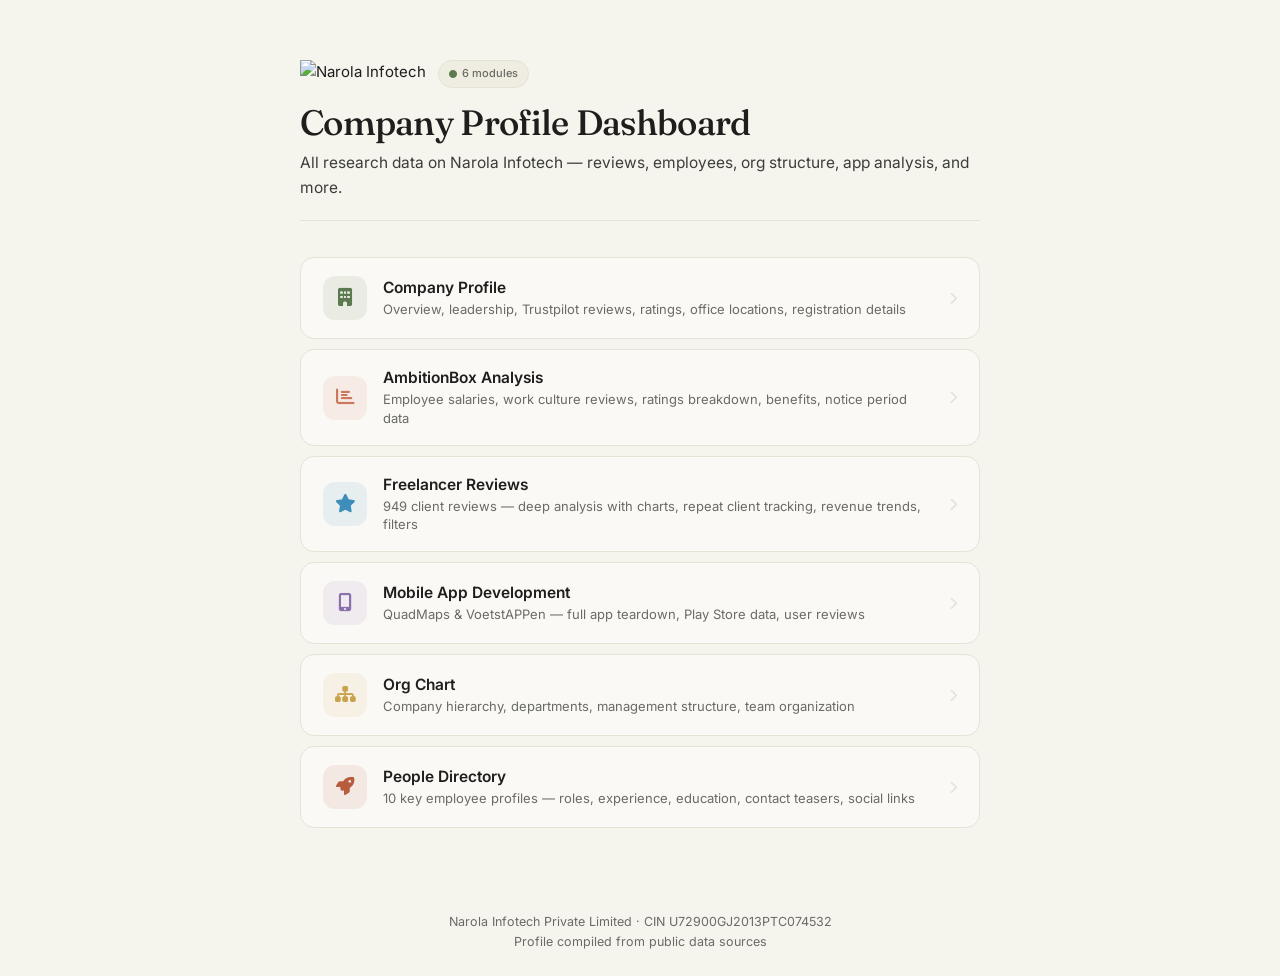
==== Suratech/index.html @ 7fc05334 "Add People Directory for Narola Infotech - Created index.html for the People Directory page with nav" ====
<!DOCTYPE html>
<html lang="en">

<head>
    <meta charset="UTF-8">
    <meta name="viewport" content="width=device-width, initial-scale=1.0">
    <title>Narola Infotech — Dashboard</title>
    <link rel="preconnect" href="https://fonts.googleapis.com">
    <link rel="preconnect" href="https://fonts.gstatic.com" crossorigin>
    <link
        href="https://fonts.googleapis.com/css2?family=Inter:wght@400;500;600;700&family=Fraunces:wght@400;500;600;700&display=swap"
        rel="stylesheet">
    <link rel="stylesheet" href="https://cdnjs.cloudflare.com/ajax/libs/font-awesome/6.5.1/css/all.min.css">
    <style>
        :root {
            --bg: #F5F4ED;
            --bg-card: #FAF9F5;
            --ink: #1F1E1D;
            --ink-soft: #3D3D3A;
            --muted: #6B6B66;
            --line: #E5E2D6;
            --accent: #CC785C;
            --accent-soft: #E8B4A0;
            --good: #5C7A4F;
            --warn: #B85C3E;
            --gold: #C9A24C;
            --tag-bg: #EFEDE2;
        }

        * {
            box-sizing: border-box;
            margin: 0;
            padding: 0;
        }

        html {
            scroll-behavior: smooth;
            -webkit-text-size-adjust: 100%;
        }

        body {
            font-family: 'Inter', -apple-system, BlinkMacSystemFont, sans-serif;
            background: var(--bg);
            color: var(--ink);
            line-height: 1.6;
            font-size: 15px;
            -webkit-font-smoothing: antialiased;
            min-height: 100vh;
            display: flex;
            flex-direction: column;
        }

        .page-wrap {
            flex: 1;
            display: flex;
            align-items: center;
            justify-content: center;
            padding: clamp(32px, 6vw, 60px) 24px;
        }

        .container {
            max-width: 680px;
            width: 100%;
        }

        /* Header */
        .dash-header {
            margin-bottom: clamp(24px, 4vw, 36px);
        }

        .dash-logo {
            display: flex;
            align-items: center;
            gap: 12px;
            margin-bottom: 16px;
        }

        .dash-logo img {
            height: 28px;
        }

        .dash-logo .badge {
            display: inline-flex;
            align-items: center;
            gap: 5px;
            background: var(--tag-bg);
            border: 1px solid var(--line);
            padding: 4px 10px;
            border-radius: 100px;
            font-size: 11px;
            color: var(--muted);
            font-weight: 500;
        }

        .dash-logo .badge i {
            font-size: 8px;
            color: var(--good);
        }

        h1 {
            font-family: 'Fraunces', serif;
            font-size: clamp(1.6rem, 4vw, 2.2rem);
            font-weight: 500;
            letter-spacing: -0.02em;
            line-height: 1.1;
            margin-bottom: 8px;
            color: var(--ink);
        }

        .subtitle {
            color: var(--ink-soft);
            font-size: clamp(14px, 1.8vw, 15.5px);
            padding-bottom: 20px;
            border-bottom: 1px solid var(--line);
        }

        /* Grid */
        .grid {
            display: flex;
            flex-direction: column;
            gap: 10px;
        }

        .card {
            background: var(--bg-card);
            border: 1px solid var(--line);
            border-radius: 14px;
            padding: 18px 22px;
            display: flex;
            align-items: center;
            gap: 16px;
            text-decoration: none;
            color: var(--ink);
            transition: all 0.2s ease;
            position: relative;
        }

        .card::before {
            content: '';
            position: absolute;
            left: 0;
            top: 12px;
            bottom: 12px;
            width: 3px;
            border-radius: 0 3px 3px 0;
            background: transparent;
            transition: background 0.2s ease;
        }

        .card:hover {
            border-color: var(--accent);
            transform: translateY(-2px);
            box-shadow: 0 8px 24px -8px rgba(31, 30, 29, 0.12);
        }

        .card:hover::before {
            background: var(--accent);
        }

        .icon {
            width: 44px;
            height: 44px;
            border-radius: 12px;
            display: flex;
            align-items: center;
            justify-content: center;
            font-size: 1.15rem;
            flex-shrink: 0;
            transition: transform 0.2s ease;
        }

        .card:hover .icon {
            transform: scale(1.05);
        }

        .icon-company {
            background: rgba(92, 122, 79, 0.1);
            color: var(--good);
        }

        .icon-ambitionbox {
            background: rgba(204, 120, 92, 0.1);
            color: var(--accent);
        }

        .icon-freelancer {
            background: rgba(61, 142, 187, 0.1);
            color: #3D8EBB;
        }

        .icon-mad {
            background: rgba(139, 111, 175, 0.1);
            color: #8B6FAF;
        }

        .icon-org {
            background: rgba(201, 162, 76, 0.1);
            color: var(--gold);
        }

        .icon-rocket {
            background: rgba(184, 92, 62, 0.1);
            color: var(--warn);
        }

        .card-content {
            flex: 1;
            min-width: 0;
        }

        .card-title {
            font-weight: 600;
            font-size: 15.5px;
            margin-bottom: 2px;
            line-height: 1.3;
        }

        .card-desc {
            color: var(--muted);
            font-size: 13px;
            line-height: 1.4;
        }

        .arrow {
            color: var(--line);
            font-size: 13px;
            flex-shrink: 0;
            transition: all 0.2s ease;
        }

        .card:hover .arrow {
            color: var(--accent);
            transform: translateX(2px);
        }

        /* Footer */
        .dash-footer {
            text-align: center;
            padding: 24px;
            color: var(--muted);
            font-size: 12.5px;
        }

        .dash-footer a {
            color: var(--accent);
            text-decoration: none;
        }

        .dash-footer a:hover {
            text-decoration: underline;
        }

        @media (max-width: 480px) {
            .page-wrap {
                padding: 28px 16px;
                align-items: flex-start;
            }

            .card {
                padding: 16px 16px 16px 18px;
                gap: 14px;
            }

            .icon {
                width: 40px;
                height: 40px;
                font-size: 1.05rem;
                border-radius: 10px;
            }

            .card-title {
                font-size: 14.5px;
            }

            .card-desc {
                font-size: 12.5px;
            }

            .dash-logo img {
                height: 24px;
            }
        }
    </style>
</head>

<body>

    <div class="page-wrap">
        <div class="container">
            <div class="dash-header">
                <div class="dash-logo">
                    <img src="https://www.narolainfotech.com/wp-content/uploads/2022/09/nisl-logo.svg"
                        alt="Narola Infotech">
                    <span class="badge"><i class="fa-solid fa-circle"></i> 6 modules</span>
                </div>
                <h1>Company Profile Dashboard</h1>
                <div class="subtitle">All research data on Narola Infotech — reviews, employees, org structure, app
                    analysis, and more.</div>
            </div>

            <div class="grid">
                <a class="card" href="narola/infotech/index.html">
                    <div class="icon icon-company"><i class="fa-solid fa-building"></i></div>
                    <div class="card-content">
                        <div class="card-title">Company Profile</div>
                        <div class="card-desc">Overview, leadership, Trustpilot reviews, ratings, office locations,
                            registration details</div>
                    </div>
                    <span class="arrow"><i class="fa-solid fa-chevron-right"></i></span>
                </a>

                <a class="card" href="narola/ambitionbox/index.html">
                    <div class="icon icon-ambitionbox"><i class="fa-solid fa-chart-bar"></i></div>
                    <div class="card-content">
                        <div class="card-title">AmbitionBox Analysis</div>
                        <div class="card-desc">Employee salaries, work culture reviews, ratings breakdown, benefits,
                            notice period data</div>
                    </div>
                    <span class="arrow"><i class="fa-solid fa-chevron-right"></i></span>
                </a>

                <a class="card" href="narola/freelancer/index.html">
                    <div class="icon icon-freelancer"><i class="fa-solid fa-star"></i></div>
                    <div class="card-content">
                        <div class="card-title">Freelancer Reviews</div>
                        <div class="card-desc">949 client reviews — deep analysis with charts, repeat client tracking,
                            revenue trends, filters</div>
                    </div>
                    <span class="arrow"><i class="fa-solid fa-chevron-right"></i></span>
                </a>

                <a class="card" href="narola/mad/index.html">
                    <div class="icon icon-mad"><i class="fa-solid fa-mobile-screen-button"></i></div>
                    <div class="card-content">
                        <div class="card-title">Mobile App Development</div>
                        <div class="card-desc">QuadMaps &amp; VoetstAPPen — full app teardown, Play Store data, user
                            reviews</div>
                    </div>
                    <span class="arrow"><i class="fa-solid fa-chevron-right"></i></span>
                </a>

                <a class="card" href="narola/org-chart/index.html">
                    <div class="icon icon-org"><i class="fa-solid fa-sitemap"></i></div>
                    <div class="card-content">
                        <div class="card-title">Org Chart</div>
                        <div class="card-desc">Company hierarchy, departments, management structure, team organization
                        </div>
                    </div>
                    <span class="arrow"><i class="fa-solid fa-chevron-right"></i></span>
                </a>

                <a class="card" href="narola/rocketreach/index.html">
                    <div class="icon icon-rocket"><i class="fa-solid fa-rocket"></i></div>
                    <div class="card-content">
                        <div class="card-title">People Directory</div>
                        <div class="card-desc">10 key employee profiles — roles, experience, education, contact teasers,
                            social links</div>
                    </div>
                    <span class="arrow"><i class="fa-solid fa-chevron-right"></i></span>
                </a>
            </div>
        </div>
    </div>

    <div class="dash-footer">
        Narola Infotech Private Limited · CIN U72900GJ2013PTC074532<br>
        Profile compiled from public data sources
    </div>

</body>

</html>
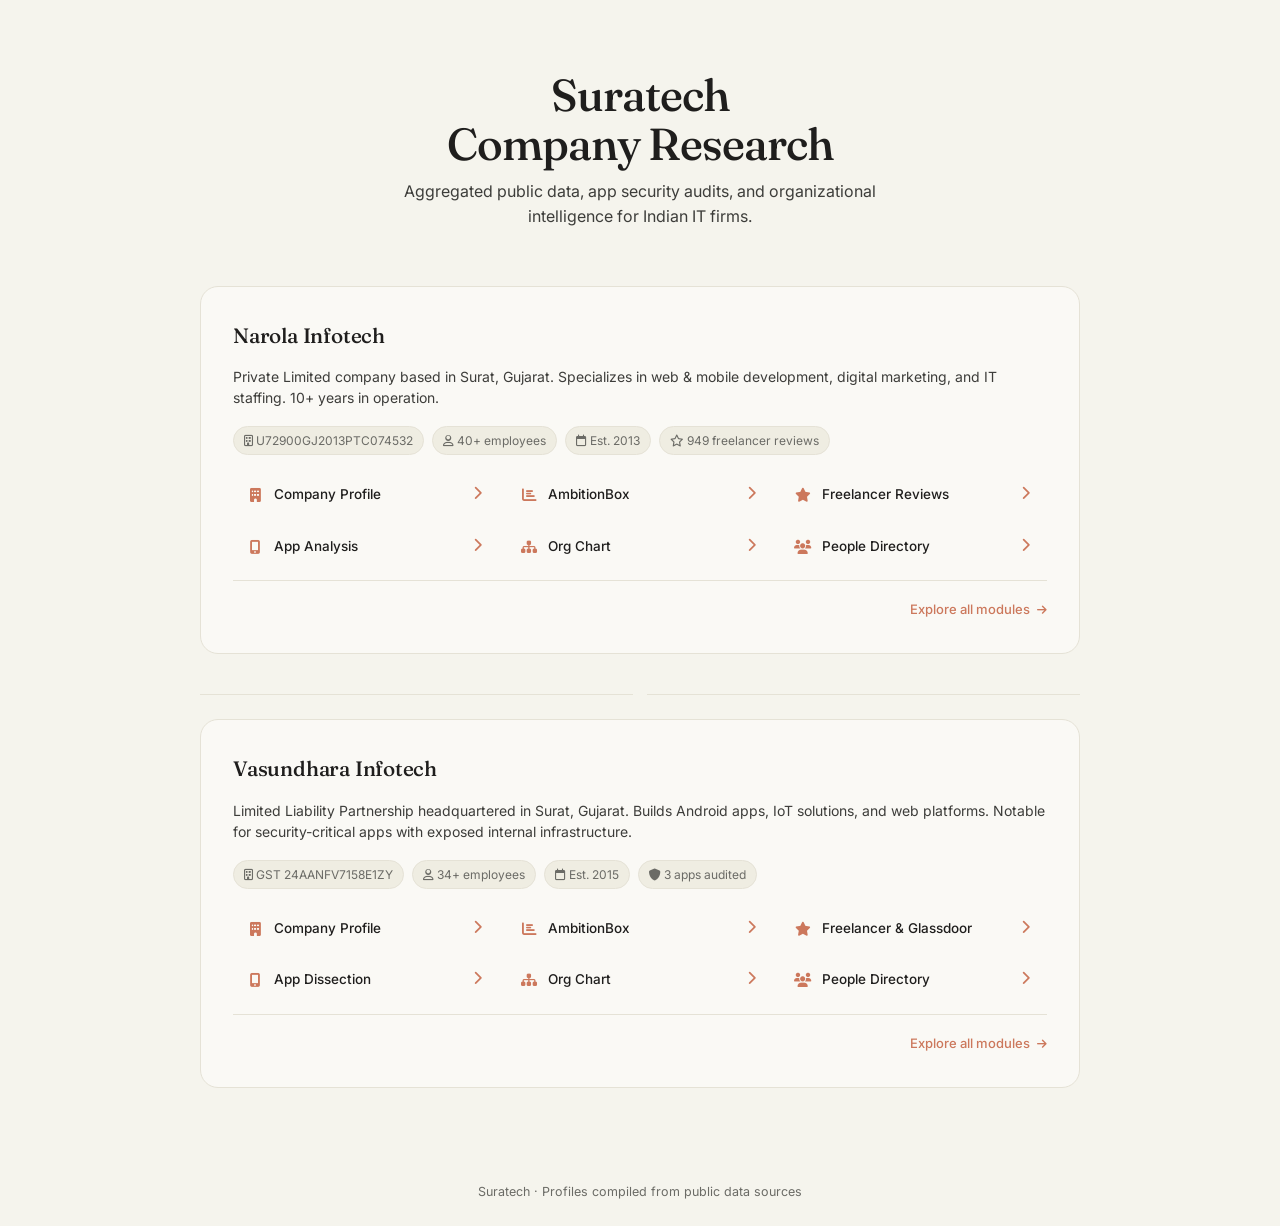
==== commit 457a4d4f: "Add base styles for the people section with responsive design and utility classes" ====
--- a/Suratech/index.html
+++ b/Suratech/index.html
@@ -4,7 +4,7 @@
 <head>
     <meta charset="UTF-8">
     <meta name="viewport" content="width=device-width, initial-scale=1.0">
-    <title>Narola Infotech — Dashboard</title>
+    <title>Suratech — Company Research</title>
     <link rel="preconnect" href="https://fonts.googleapis.com">
     <link rel="preconnect" href="https://fonts.gstatic.com" crossorigin>
     <link
@@ -52,188 +52,178 @@
 
         .page-wrap {
             flex: 1;
-            display: flex;
-            align-items: center;
-            justify-content: center;
-            padding: clamp(32px, 6vw, 60px) 24px;
+            padding: clamp(40px, 6vw, 70px) 24px;
         }
 
         .container {
-            max-width: 680px;
-            width: 100%;
-        }
-
-        /* Header */
+            max-width: 880px;
+            margin: 0 auto;
+        }
+
         .dash-header {
-            margin-bottom: clamp(24px, 4vw, 36px);
-        }
-
-        .dash-logo {
-            display: flex;
-            align-items: center;
-            gap: 12px;
-            margin-bottom: 16px;
-        }
-
-        .dash-logo img {
-            height: 28px;
-        }
-
-        .dash-logo .badge {
-            display: inline-flex;
-            align-items: center;
-            gap: 5px;
-            background: var(--tag-bg);
-            border: 1px solid var(--line);
-            padding: 4px 10px;
-            border-radius: 100px;
-            font-size: 11px;
-            color: var(--muted);
-            font-weight: 500;
-        }
-
-        .dash-logo .badge i {
-            font-size: 8px;
-            color: var(--good);
+            text-align: center;
+            margin-bottom: clamp(36px, 5vw, 56px);
         }
 
         h1 {
             font-family: 'Fraunces', serif;
-            font-size: clamp(1.6rem, 4vw, 2.2rem);
+            font-size: clamp(2rem, 5vw, 2.8rem);
             font-weight: 500;
             letter-spacing: -0.02em;
             line-height: 1.1;
-            margin-bottom: 8px;
+            margin-bottom: 10px;
             color: var(--ink);
         }
 
         .subtitle {
             color: var(--ink-soft);
-            font-size: clamp(14px, 1.8vw, 15.5px);
-            padding-bottom: 20px;
-            border-bottom: 1px solid var(--line);
-        }
-
-        /* Grid */
-        .grid {
-            display: flex;
-            flex-direction: column;
-            gap: 10px;
-        }
-
-        .card {
+            font-size: clamp(14px, 1.8vw, 16px);
+            max-width: 560px;
+            margin: 0 auto;
+        }
+
+        .divider-label {
+            display: flex;
+            align-items: center;
+            gap: 14px;
+            margin: 40px 0 24px;
+            font-size: 13px;
+            font-weight: 600;
+            color: var(--muted);
+            text-transform: uppercase;
+            letter-spacing: 0.04em;
+        }
+
+        .divider-label::before,
+        .divider-label::after {
+            content: '';
+            flex: 1;
+            height: 1px;
+            background: var(--line);
+        }
+
+        .company-card {
             background: var(--bg-card);
             border: 1px solid var(--line);
-            border-radius: 14px;
-            padding: 18px 22px;
+            border-radius: 18px;
+            padding: clamp(24px, 3vw, 32px);
+            transition: all 0.25s ease;
+        }
+
+        .company-card:hover {
+            border-color: var(--accent);
+            box-shadow: 0 8px 28px -10px rgba(31, 30, 29, 0.12);
+        }
+
+        .company-head {
             display: flex;
             align-items: center;
             gap: 16px;
+            margin-bottom: 14px;
+        }
+
+        .company-head img {
+            height: 30px;
+        }
+
+        .company-head .company-name {
+            font-family: 'Fraunces', serif;
+            font-size: 1.3rem;
+            font-weight: 500;
+            letter-spacing: -0.01em;
+        }
+
+        .company-desc {
+            color: var(--ink-soft);
+            font-size: 14px;
+            margin-bottom: 18px;
+            line-height: 1.5;
+        }
+
+        .company-meta {
+            display: flex;
+            flex-wrap: wrap;
+            gap: 8px;
+            margin-bottom: 18px;
+        }
+
+        .company-meta .meta-item {
+            font-size: 12px;
+            color: var(--muted);
+            background: var(--tag-bg);
+            padding: 4px 10px;
+            border-radius: 100px;
+            border: 1px solid var(--line);
+        }
+
+        .module-grid {
+            display: grid;
+            grid-template-columns: repeat(auto-fill, minmax(200px, 1fr));
+            gap: 8px;
+        }
+
+        .module-link {
+            display: flex;
+            align-items: center;
+            gap: 10px;
+            padding: 10px 12px;
+            border-radius: 10px;
             text-decoration: none;
             color: var(--ink);
+            font-size: 13.5px;
+            font-weight: 500;
             transition: all 0.2s ease;
-            position: relative;
-        }
-
-        .card::before {
-            content: '';
-            position: absolute;
-            left: 0;
-            top: 12px;
-            bottom: 12px;
-            width: 3px;
-            border-radius: 0 3px 3px 0;
-            background: transparent;
-            transition: background 0.2s ease;
-        }
-
-        .card:hover {
-            border-color: var(--accent);
-            transform: translateY(-2px);
-            box-shadow: 0 8px 24px -8px rgba(31, 30, 29, 0.12);
-        }
-
-        .card:hover::before {
-            background: var(--accent);
-        }
-
-        .icon {
-            width: 44px;
-            height: 44px;
-            border-radius: 12px;
-            display: flex;
-            align-items: center;
-            justify-content: center;
-            font-size: 1.15rem;
+            border: 1px solid transparent;
+        }
+
+        .module-link:hover {
+            background: var(--tag-bg);
+            border-color: var(--line);
+        }
+
+        .module-link i {
+            width: 18px;
+            text-align: center;
+            font-size: 14px;
+            color: var(--accent);
             flex-shrink: 0;
-            transition: transform 0.2s ease;
-        }
-
-        .card:hover .icon {
-            transform: scale(1.05);
-        }
-
-        .icon-company {
-            background: rgba(92, 122, 79, 0.1);
-            color: var(--good);
-        }
-
-        .icon-ambitionbox {
-            background: rgba(204, 120, 92, 0.1);
-            color: var(--accent);
-        }
-
-        .icon-freelancer {
-            background: rgba(61, 142, 187, 0.1);
-            color: #3D8EBB;
-        }
-
-        .icon-mad {
-            background: rgba(139, 111, 175, 0.1);
-            color: #8B6FAF;
-        }
-
-        .icon-org {
-            background: rgba(201, 162, 76, 0.1);
-            color: var(--gold);
-        }
-
-        .icon-rocket {
-            background: rgba(184, 92, 62, 0.1);
-            color: var(--warn);
-        }
-
-        .card-content {
-            flex: 1;
-            min-width: 0;
-        }
-
-        .card-title {
-            font-weight: 600;
-            font-size: 15.5px;
-            margin-bottom: 2px;
-            line-height: 1.3;
-        }
-
-        .card-desc {
-            color: var(--muted);
-            font-size: 13px;
-            line-height: 1.4;
-        }
-
-        .arrow {
+        }
+
+        .module-link .arrow {
+            margin-left: auto;
             color: var(--line);
-            font-size: 13px;
-            flex-shrink: 0;
+            font-size: 11px;
             transition: all 0.2s ease;
         }
 
-        .card:hover .arrow {
+        .module-link:hover .arrow {
             color: var(--accent);
             transform: translateX(2px);
         }
 
-        /* Footer */
+        .company-footer {
+            margin-top: 12px;
+            padding-top: 16px;
+            border-top: 1px solid var(--line);
+            text-align: right;
+        }
+
+        .company-footer a {
+            color: var(--accent);
+            text-decoration: none;
+            font-size: 13px;
+            font-weight: 500;
+        }
+
+        .company-footer a:hover {
+            text-decoration: underline;
+        }
+
+        .company-footer a i {
+            font-size: 11px;
+            margin-left: 4px;
+        }
+
         .dash-footer {
             text-align: center;
             padding: 24px;
@@ -250,35 +240,22 @@
             text-decoration: underline;
         }
 
-        @media (max-width: 480px) {
+        @media (max-width: 520px) {
             .page-wrap {
                 padding: 28px 16px;
-                align-items: flex-start;
             }
 
-            .card {
-                padding: 16px 16px 16px 18px;
-                gap: 14px;
+            .module-grid {
+                grid-template-columns: 1fr;
             }
 
-            .icon {
-                width: 40px;
-                height: 40px;
-                font-size: 1.05rem;
-                border-radius: 10px;
-            }
-
-            .card-title {
-                font-size: 14.5px;
-            }
-
-            .card-desc {
-                font-size: 12.5px;
-            }
-
-            .dash-logo img {
+            .company-head img {
                 height: 24px;
             }
+
+            .company-head .company-name {
+                font-size: 1.1rem;
+            }
         }
     </style>
 </head>
@@ -287,86 +264,127 @@
 
     <div class="page-wrap">
         <div class="container">
+
             <div class="dash-header">
-                <div class="dash-logo">
-                    <img src="https://www.narolainfotech.com/wp-content/uploads/2022/09/nisl-logo.svg"
-                        alt="Narola Infotech">
-                    <span class="badge"><i class="fa-solid fa-circle"></i> 6 modules</span>
+                <h1>Suratech<br>Company Research</h1>
+                <div class="subtitle">Aggregated public data, app security audits, and organizational intelligence for
+                    Indian IT firms.</div>
+            </div>
+
+            <!-- Narola Infotech -->
+            <div class="company-card">
+                <a href="narola/index.html" style="text-decoration:none;color:inherit;display:block">
+                    <div class="company-head">
+                        <img src="https://www.narolainfotech.com/wp-content/uploads/2022/09/nisl-logo.svg"
+                            alt="Narola Infotech" onerror="this.style.display='none'">
+                        <span class="company-name">Narola Infotech</span>
+                    </div>
+                    <div class="company-desc">
+                        Private Limited company based in Surat, Gujarat. Specializes in web &amp; mobile development,
+                        digital marketing, and IT staffing. 10+ years in operation.
+                    </div>
+                    <div class="company-meta">
+                        <span class="meta-item"><i class="fa-regular fa-building"></i> U72900GJ2013PTC074532</span>
+                        <span class="meta-item"><i class="fa-regular fa-user"></i> 40+ employees</span>
+                        <span class="meta-item"><i class="fa-regular fa-calendar"></i> Est. 2013</span>
+                        <span class="meta-item"><i class="fa-regular fa-star"></i> 949 freelancer reviews</span>
+                    </div>
+                </a>
+
+                <div class="module-grid">
+                    <a class="module-link" href="narola/infotech/index.html">
+                        <i class="fa-solid fa-building"></i> Company Profile
+                        <span class="arrow"><i class="fa-solid fa-chevron-right"></i></span>
+                    </a>
+                    <a class="module-link" href="narola/ambitionbox/index.html">
+                        <i class="fa-solid fa-chart-bar"></i> AmbitionBox
+                        <span class="arrow"><i class="fa-solid fa-chevron-right"></i></span>
+                    </a>
+                    <a class="module-link" href="narola/freelancer/index.html">
+                        <i class="fa-solid fa-star"></i> Freelancer Reviews
+                        <span class="arrow"><i class="fa-solid fa-chevron-right"></i></span>
+                    </a>
+                    <a class="module-link" href="narola/mad/index.html">
+                        <i class="fa-solid fa-mobile-screen-button"></i> App Analysis
+                        <span class="arrow"><i class="fa-solid fa-chevron-right"></i></span>
+                    </a>
+                    <a class="module-link" href="narola/org-chart/index.html">
+                        <i class="fa-solid fa-sitemap"></i> Org Chart
+                        <span class="arrow"><i class="fa-solid fa-chevron-right"></i></span>
+                    </a>
+                    <a class="module-link" href="narola/rocketreach/index.html">
+                        <i class="fa-solid fa-users"></i> People Directory
+                        <span class="arrow"><i class="fa-solid fa-chevron-right"></i></span>
+                    </a>
                 </div>
-                <h1>Company Profile Dashboard</h1>
-                <div class="subtitle">All research data on Narola Infotech — reviews, employees, org structure, app
-                    analysis, and more.</div>
+
+                <div class="company-footer">
+                    <a href="narola/index.html">Explore all modules <i class="fa-solid fa-arrow-right"></i></a>
+                </div>
             </div>
 
-            <div class="grid">
-                <a class="card" href="narola/infotech/index.html">
-                    <div class="icon icon-company"><i class="fa-solid fa-building"></i></div>
-                    <div class="card-content">
-                        <div class="card-title">Company Profile</div>
-                        <div class="card-desc">Overview, leadership, Trustpilot reviews, ratings, office locations,
-                            registration details</div>
-                    </div>
-                    <span class="arrow"><i class="fa-solid fa-chevron-right"></i></span>
+            <div class="divider-label"></div>
+
+            <!-- Vasundhara Infotech -->
+            <div class="company-card">
+                <a href="vasundhara/index.html" style="text-decoration:none;color:inherit;display:block">
+                    <div class="company-head">
+                        <img src="https://www.vasundhara.io/images/svg/logo.svg" alt="Vasundhara Infotech"
+                            onerror="this.style.display='none'">
+                        <span class="company-name">Vasundhara Infotech</span>
+                    </div>
+                    <div class="company-desc">
+                        Limited Liability Partnership headquartered in Surat, Gujarat. Builds Android apps, IoT
+                        solutions, and web platforms. Notable for security-critical apps with exposed internal
+                        infrastructure.
+                    </div>
+                    <div class="company-meta">
+                        <span class="meta-item"><i class="fa-regular fa-building"></i> GST 24AANFV7158E1ZY</span>
+                        <span class="meta-item"><i class="fa-regular fa-user"></i> 34+ employees</span>
+                        <span class="meta-item"><i class="fa-regular fa-calendar"></i> Est. 2015</span>
+                        <span class="meta-item"><i class="fa-solid fa-shield"></i> 3 apps audited</span>
+                    </div>
                 </a>
 
-                <a class="card" href="narola/ambitionbox/index.html">
-                    <div class="icon icon-ambitionbox"><i class="fa-solid fa-chart-bar"></i></div>
-                    <div class="card-content">
-                        <div class="card-title">AmbitionBox Analysis</div>
-                        <div class="card-desc">Employee salaries, work culture reviews, ratings breakdown, benefits,
-                            notice period data</div>
-                    </div>
-                    <span class="arrow"><i class="fa-solid fa-chevron-right"></i></span>
-                </a>
-
-                <a class="card" href="narola/freelancer/index.html">
-                    <div class="icon icon-freelancer"><i class="fa-solid fa-star"></i></div>
-                    <div class="card-content">
-                        <div class="card-title">Freelancer Reviews</div>
-                        <div class="card-desc">949 client reviews — deep analysis with charts, repeat client tracking,
-                            revenue trends, filters</div>
-                    </div>
-                    <span class="arrow"><i class="fa-solid fa-chevron-right"></i></span>
-                </a>
-
-                <a class="card" href="narola/mad/index.html">
-                    <div class="icon icon-mad"><i class="fa-solid fa-mobile-screen-button"></i></div>
-                    <div class="card-content">
-                        <div class="card-title">Mobile App Development</div>
-                        <div class="card-desc">QuadMaps &amp; VoetstAPPen — full app teardown, Play Store data, user
-                            reviews</div>
-                    </div>
-                    <span class="arrow"><i class="fa-solid fa-chevron-right"></i></span>
-                </a>
-
-                <a class="card" href="narola/org-chart/index.html">
-                    <div class="icon icon-org"><i class="fa-solid fa-sitemap"></i></div>
-                    <div class="card-content">
-                        <div class="card-title">Org Chart</div>
-                        <div class="card-desc">Company hierarchy, departments, management structure, team organization
-                        </div>
-                    </div>
-                    <span class="arrow"><i class="fa-solid fa-chevron-right"></i></span>
-                </a>
-
-                <a class="card" href="narola/rocketreach/index.html">
-                    <div class="icon icon-rocket"><i class="fa-solid fa-rocket"></i></div>
-                    <div class="card-content">
-                        <div class="card-title">People Directory</div>
-                        <div class="card-desc">10 key employee profiles — roles, experience, education, contact teasers,
-                            social links</div>
-                    </div>
-                    <span class="arrow"><i class="fa-solid fa-chevron-right"></i></span>
-                </a>
+                <div class="module-grid">
+                    <a class="module-link" href="vasundhara/infotech/index.html">
+                        <i class="fa-solid fa-building"></i> Company Profile
+                        <span class="arrow"><i class="fa-solid fa-chevron-right"></i></span>
+                    </a>
+                    <a class="module-link" href="vasundhara/ambitionbox/index.html">
+                        <i class="fa-solid fa-chart-bar"></i> AmbitionBox
+                        <span class="arrow"><i class="fa-solid fa-chevron-right"></i></span>
+                    </a>
+                    <a class="module-link" href="vasundhara/reviews/index.html">
+                        <i class="fa-solid fa-star"></i> Freelancer &amp; Glassdoor
+                        <span class="arrow"><i class="fa-solid fa-chevron-right"></i></span>
+                    </a>
+                    <a class="module-link" href="vasundhara/mad/index.html">
+                        <i class="fa-solid fa-mobile-screen-button"></i> App Dissection
+                        <span class="arrow"><i class="fa-solid fa-chevron-right"></i></span>
+                    </a>
+                    <a class="module-link" href="vasundhara/org-chart/index.html">
+                        <i class="fa-solid fa-sitemap"></i> Org Chart
+                        <span class="arrow"><i class="fa-solid fa-chevron-right"></i></span>
+                    </a>
+                    <a class="module-link" href="vasundhara/people/index.html">
+                        <i class="fa-solid fa-users"></i> People Directory
+                        <span class="arrow"><i class="fa-solid fa-chevron-right"></i></span>
+                    </a>
+                </div>
+
+                <div class="company-footer">
+                    <a href="vasundhara/index.html">Explore all modules <i class="fa-solid fa-arrow-right"></i></a>
+                </div>
             </div>
+
         </div>
     </div>
 
     <div class="dash-footer">
-        Narola Infotech Private Limited · CIN U72900GJ2013PTC074532<br>
-        Profile compiled from public data sources
+        Suratech · Profiles compiled from public data sources
     </div>
 
 </body>
 
-</html>+</html>
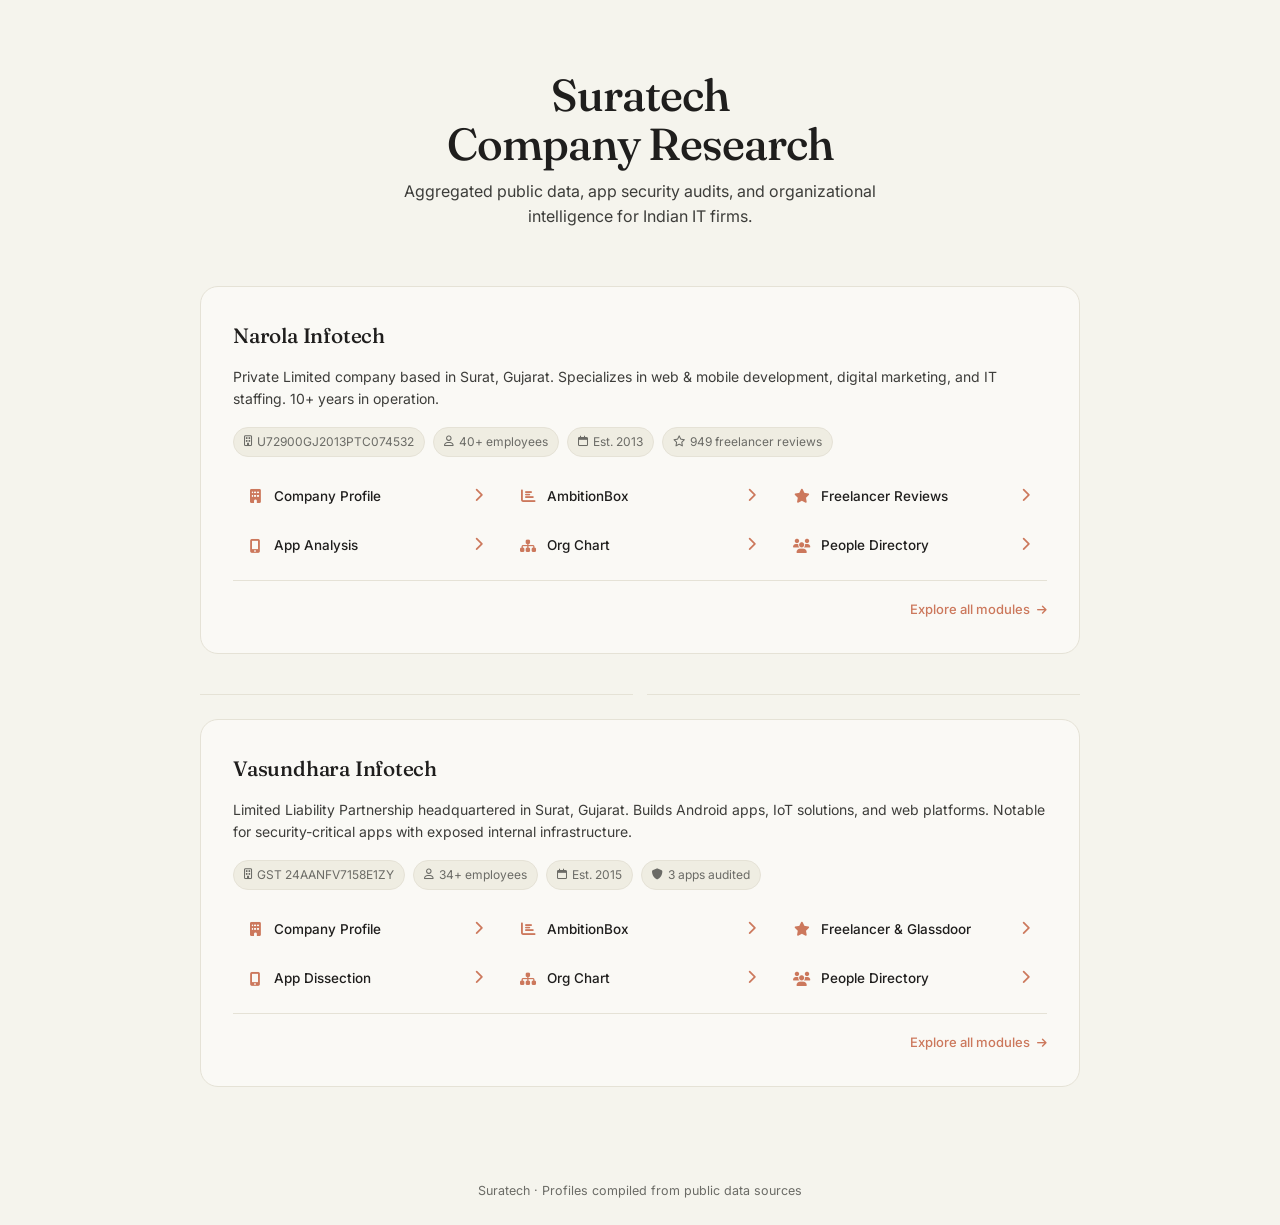
==== commit a527da64: "Enhance accessibility and layout for company profiles with focus styles and improved semantic struct" ====
--- a/Suratech/index.html
+++ b/Suratech/index.html
@@ -5,6 +5,8 @@
     <meta charset="UTF-8">
     <meta name="viewport" content="width=device-width, initial-scale=1.0">
     <title>Suratech — Company Research</title>
+    <meta name="description"
+        content="Aggregated public data, app security audits, and organizational intelligence for Indian IT firms.">
     <link rel="preconnect" href="https://fonts.googleapis.com">
     <link rel="preconnect" href="https://fonts.gstatic.com" crossorigin>
     <link
@@ -25,6 +27,7 @@
             --warn: #B85C3E;
             --gold: #C9A24C;
             --tag-bg: #EFEDE2;
+            --focus-ring: rgba(204, 120, 92, 0.45);
         }
 
         * {
@@ -50,6 +53,33 @@
             flex-direction: column;
         }
 
+        /* ── Focus styles (accessibility) ── */
+        :focus-visible {
+            outline: 2px solid var(--accent);
+            outline-offset: 2px;
+            border-radius: 4px;
+        }
+
+        /* ── Skip link for keyboard users ── */
+        .skip-link {
+            position: absolute;
+            top: -100%;
+            left: 16px;
+            background: var(--accent);
+            color: #fff;
+            padding: 8px 16px;
+            border-radius: 0 0 8px 8px;
+            font-size: 13px;
+            font-weight: 600;
+            text-decoration: none;
+            z-index: 1000;
+            transition: top 0.2s ease;
+        }
+
+        .skip-link:focus {
+            top: 0;
+        }
+
         .page-wrap {
             flex: 1;
             padding: clamp(40px, 6vw, 70px) 24px;
@@ -60,6 +90,7 @@
             margin: 0 auto;
         }
 
+        /* ── Header ── */
         .dash-header {
             text-align: center;
             margin-bottom: clamp(36px, 5vw, 56px);
@@ -82,6 +113,7 @@
             margin: 0 auto;
         }
 
+        /* ── Divider ── */
         .divider-label {
             display: flex;
             align-items: center;
@@ -102,12 +134,13 @@
             background: var(--line);
         }
 
+        /* ── Company Card ── */
         .company-card {
             background: var(--bg-card);
             border: 1px solid var(--line);
             border-radius: 18px;
             padding: clamp(24px, 3vw, 32px);
-            transition: all 0.25s ease;
+            transition: border-color 0.25s ease, box-shadow 0.25s ease;
         }
 
         .company-card:hover {
@@ -124,6 +157,7 @@
 
         .company-head img {
             height: 30px;
+            width: auto;
         }
 
         .company-head .company-name {
@@ -137,9 +171,10 @@
             color: var(--ink-soft);
             font-size: 14px;
             margin-bottom: 18px;
-            line-height: 1.5;
-        }
-
+            line-height: 1.55;
+        }
+
+        /* ── Meta Tags ── */
         .company-meta {
             display: flex;
             flex-wrap: wrap;
@@ -154,12 +189,20 @@
             padding: 4px 10px;
             border-radius: 100px;
             border: 1px solid var(--line);
-        }
-
+            display: inline-flex;
+            align-items: center;
+            gap: 5px;
+        }
+
+        .company-meta .meta-item i {
+            font-size: 11px;
+        }
+
+        /* ── Module Grid ── */
         .module-grid {
             display: grid;
-            grid-template-columns: repeat(auto-fill, minmax(200px, 1fr));
-            gap: 8px;
+            grid-template-columns: repeat(auto-fill, minmax(220px, 1fr));
+            gap: 6px;
         }
 
         .module-link {
@@ -172,11 +215,12 @@
             color: var(--ink);
             font-size: 13.5px;
             font-weight: 500;
-            transition: all 0.2s ease;
+            transition: background 0.2s ease, border-color 0.2s ease;
             border: 1px solid transparent;
         }
 
-        .module-link:hover {
+        .module-link:hover,
+        .module-link:focus-visible {
             background: var(--tag-bg);
             border-color: var(--line);
         }
@@ -193,14 +237,16 @@
             margin-left: auto;
             color: var(--line);
             font-size: 11px;
-            transition: all 0.2s ease;
-        }
-
-        .module-link:hover .arrow {
+            transition: color 0.2s ease, transform 0.2s ease;
+        }
+
+        .module-link:hover .arrow,
+        .module-link:focus-visible .arrow {
             color: var(--accent);
             transform: translateX(2px);
         }
 
+        /* ── Card Footer ── */
         .company-footer {
             margin-top: 12px;
             padding-top: 16px;
@@ -213,6 +259,7 @@
             text-decoration: none;
             font-size: 13px;
             font-weight: 500;
+            transition: color 0.15s ease;
         }
 
         .company-footer a:hover {
@@ -222,8 +269,14 @@
         .company-footer a i {
             font-size: 11px;
             margin-left: 4px;
-        }
-
+            transition: transform 0.2s ease;
+        }
+
+        .company-footer a:hover i {
+            transform: translateX(3px);
+        }
+
+        /* ── Page Footer ── */
         .dash-footer {
             text-align: center;
             padding: 24px;
@@ -240,6 +293,7 @@
             text-decoration: underline;
         }
 
+        /* ── Responsive ── */
         @media (max-width: 520px) {
             .page-wrap {
                 padding: 28px 16px;
@@ -257,134 +311,155 @@
                 font-size: 1.1rem;
             }
         }
+
+        /* ── Reduced motion ── */
+        @media (prefers-reduced-motion: reduce) {
+
+            *,
+            *::before,
+            *::after {
+                animation-duration: 0.01ms !important;
+                transition-duration: 0.01ms !important;
+                scroll-behavior: auto !important;
+            }
+        }
     </style>
 </head>
 
 <body>
 
-    <div class="page-wrap">
+    <a class="skip-link" href="#main-content">Skip to content</a>
+
+    <main class="page-wrap" id="main-content">
         <div class="container">
 
-            <div class="dash-header">
+            <header class="dash-header">
                 <h1>Suratech<br>Company Research</h1>
-                <div class="subtitle">Aggregated public data, app security audits, and organizational intelligence for
-                    Indian IT firms.</div>
-            </div>
+                <p class="subtitle">Aggregated public data, app security audits, and organizational intelligence for
+                    Indian IT firms.</p>
+            </header>
 
             <!-- Narola Infotech -->
-            <div class="company-card">
-                <a href="narola/index.html" style="text-decoration:none;color:inherit;display:block">
+            <article class="company-card">
+                <a href="narola/index.html" style="text-decoration:none;color:inherit;display:block"
+                    aria-label="Narola Infotech — overview">
                     <div class="company-head">
                         <img src="https://www.narolainfotech.com/wp-content/uploads/2022/09/nisl-logo.svg"
-                            alt="Narola Infotech" onerror="this.style.display='none'">
-                        <span class="company-name">Narola Infotech</span>
+                            alt="Narola Infotech logo" loading="lazy" onerror="this.style.display='none'">
+                        <h2 class="company-name">Narola Infotech</h2>
                     </div>
-                    <div class="company-desc">
+                    <p class="company-desc">
                         Private Limited company based in Surat, Gujarat. Specializes in web &amp; mobile development,
                         digital marketing, and IT staffing. 10+ years in operation.
+                    </p>
+                    <ul class="company-meta" aria-label="Key facts">
+                        <li class="meta-item"><i class="fa-regular fa-building" aria-hidden="true"></i>
+                            U72900GJ2013PTC074532</li>
+                        <li class="meta-item"><i class="fa-regular fa-user" aria-hidden="true"></i> 40+ employees</li>
+                        <li class="meta-item"><i class="fa-regular fa-calendar" aria-hidden="true"></i> Est. 2013</li>
+                        <li class="meta-item"><i class="fa-regular fa-star" aria-hidden="true"></i> 949 freelancer
+                            reviews</li>
+                    </ul>
+                </a>
+
+                <nav class="module-grid" aria-label="Narola Infotech modules">
+                    <a class="module-link" href="narola/infotech/index.html">
+                        <i class="fa-solid fa-building" aria-hidden="true"></i> Company Profile
+                        <span class="arrow" aria-hidden="true"><i class="fa-solid fa-chevron-right"></i></span>
+                    </a>
+                    <a class="module-link" href="narola/ambitionbox/index.html">
+                        <i class="fa-solid fa-chart-bar" aria-hidden="true"></i> AmbitionBox
+                        <span class="arrow" aria-hidden="true"><i class="fa-solid fa-chevron-right"></i></span>
+                    </a>
+                    <a class="module-link" href="narola/freelancer/index.html">
+                        <i class="fa-solid fa-star" aria-hidden="true"></i> Freelancer Reviews
+                        <span class="arrow" aria-hidden="true"><i class="fa-solid fa-chevron-right"></i></span>
+                    </a>
+                    <a class="module-link" href="narola/mad/index.html">
+                        <i class="fa-solid fa-mobile-screen-button" aria-hidden="true"></i> App Analysis
+                        <span class="arrow" aria-hidden="true"><i class="fa-solid fa-chevron-right"></i></span>
+                    </a>
+                    <a class="module-link" href="narola/org-chart/index.html">
+                        <i class="fa-solid fa-sitemap" aria-hidden="true"></i> Org Chart
+                        <span class="arrow" aria-hidden="true"><i class="fa-solid fa-chevron-right"></i></span>
+                    </a>
+                    <a class="module-link" href="narola/rocketreach/index.html">
+                        <i class="fa-solid fa-users" aria-hidden="true"></i> People Directory
+                        <span class="arrow" aria-hidden="true"><i class="fa-solid fa-chevron-right"></i></span>
+                    </a>
+                </nav>
+
+                <div class="company-footer">
+                    <a href="narola/index.html">Explore all modules <i class="fa-solid fa-arrow-right"
+                            aria-hidden="true"></i></a>
+                </div>
+            </article>
+
+            <div class="divider-label" role="separator"></div>
+
+            <!-- Vasundhara Infotech -->
+            <article class="company-card">
+                <a href="vasundhara/index.html" style="text-decoration:none;color:inherit;display:block"
+                    aria-label="Vasundhara Infotech — overview">
+                    <div class="company-head">
+                        <img src="https://www.vasundhara.io/images/svg/logo.svg" alt="Vasundhara Infotech logo"
+                            loading="lazy" onerror="this.style.display='none'">
+                        <h2 class="company-name">Vasundhara Infotech</h2>
                     </div>
-                    <div class="company-meta">
-                        <span class="meta-item"><i class="fa-regular fa-building"></i> U72900GJ2013PTC074532</span>
-                        <span class="meta-item"><i class="fa-regular fa-user"></i> 40+ employees</span>
-                        <span class="meta-item"><i class="fa-regular fa-calendar"></i> Est. 2013</span>
-                        <span class="meta-item"><i class="fa-regular fa-star"></i> 949 freelancer reviews</span>
-                    </div>
-                </a>
-
-                <div class="module-grid">
-                    <a class="module-link" href="narola/infotech/index.html">
-                        <i class="fa-solid fa-building"></i> Company Profile
-                        <span class="arrow"><i class="fa-solid fa-chevron-right"></i></span>
-                    </a>
-                    <a class="module-link" href="narola/ambitionbox/index.html">
-                        <i class="fa-solid fa-chart-bar"></i> AmbitionBox
-                        <span class="arrow"><i class="fa-solid fa-chevron-right"></i></span>
-                    </a>
-                    <a class="module-link" href="narola/freelancer/index.html">
-                        <i class="fa-solid fa-star"></i> Freelancer Reviews
-                        <span class="arrow"><i class="fa-solid fa-chevron-right"></i></span>
-                    </a>
-                    <a class="module-link" href="narola/mad/index.html">
-                        <i class="fa-solid fa-mobile-screen-button"></i> App Analysis
-                        <span class="arrow"><i class="fa-solid fa-chevron-right"></i></span>
-                    </a>
-                    <a class="module-link" href="narola/org-chart/index.html">
-                        <i class="fa-solid fa-sitemap"></i> Org Chart
-                        <span class="arrow"><i class="fa-solid fa-chevron-right"></i></span>
-                    </a>
-                    <a class="module-link" href="narola/rocketreach/index.html">
-                        <i class="fa-solid fa-users"></i> People Directory
-                        <span class="arrow"><i class="fa-solid fa-chevron-right"></i></span>
-                    </a>
-                </div>
-
-                <div class="company-footer">
-                    <a href="narola/index.html">Explore all modules <i class="fa-solid fa-arrow-right"></i></a>
-                </div>
-            </div>
-
-            <div class="divider-label"></div>
-
-            <!-- Vasundhara Infotech -->
-            <div class="company-card">
-                <a href="vasundhara/index.html" style="text-decoration:none;color:inherit;display:block">
-                    <div class="company-head">
-                        <img src="https://www.vasundhara.io/images/svg/logo.svg" alt="Vasundhara Infotech"
-                            onerror="this.style.display='none'">
-                        <span class="company-name">Vasundhara Infotech</span>
-                    </div>
-                    <div class="company-desc">
+                    <p class="company-desc">
                         Limited Liability Partnership headquartered in Surat, Gujarat. Builds Android apps, IoT
                         solutions, and web platforms. Notable for security-critical apps with exposed internal
                         infrastructure.
-                    </div>
-                    <div class="company-meta">
-                        <span class="meta-item"><i class="fa-regular fa-building"></i> GST 24AANFV7158E1ZY</span>
-                        <span class="meta-item"><i class="fa-regular fa-user"></i> 34+ employees</span>
-                        <span class="meta-item"><i class="fa-regular fa-calendar"></i> Est. 2015</span>
-                        <span class="meta-item"><i class="fa-solid fa-shield"></i> 3 apps audited</span>
-                    </div>
+                    </p>
+                    <ul class="company-meta" aria-label="Key facts">
+                        <li class="meta-item"><i class="fa-regular fa-building" aria-hidden="true"></i> GST
+                            24AANFV7158E1ZY</li>
+                        <li class="meta-item"><i class="fa-regular fa-user" aria-hidden="true"></i> 34+ employees</li>
+                        <li class="meta-item"><i class="fa-regular fa-calendar" aria-hidden="true"></i> Est. 2015</li>
+                        <li class="meta-item"><i class="fa-solid fa-shield" aria-hidden="true"></i> 3 apps audited</li>
+                    </ul>
                 </a>
 
-                <div class="module-grid">
+                <nav class="module-grid" aria-label="Vasundhara Infotech modules">
                     <a class="module-link" href="vasundhara/infotech/index.html">
-                        <i class="fa-solid fa-building"></i> Company Profile
-                        <span class="arrow"><i class="fa-solid fa-chevron-right"></i></span>
+                        <i class="fa-solid fa-building" aria-hidden="true"></i> Company Profile
+                        <span class="arrow" aria-hidden="true"><i class="fa-solid fa-chevron-right"></i></span>
                     </a>
                     <a class="module-link" href="vasundhara/ambitionbox/index.html">
-                        <i class="fa-solid fa-chart-bar"></i> AmbitionBox
-                        <span class="arrow"><i class="fa-solid fa-chevron-right"></i></span>
+                        <i class="fa-solid fa-chart-bar" aria-hidden="true"></i> AmbitionBox
+                        <span class="arrow" aria-hidden="true"><i class="fa-solid fa-chevron-right"></i></span>
                     </a>
                     <a class="module-link" href="vasundhara/reviews/index.html">
-                        <i class="fa-solid fa-star"></i> Freelancer &amp; Glassdoor
-                        <span class="arrow"><i class="fa-solid fa-chevron-right"></i></span>
+                        <i class="fa-solid fa-star" aria-hidden="true"></i> Freelancer &amp; Glassdoor
+                        <span class="arrow" aria-hidden="true"><i class="fa-solid fa-chevron-right"></i></span>
                     </a>
                     <a class="module-link" href="vasundhara/mad/index.html">
-                        <i class="fa-solid fa-mobile-screen-button"></i> App Dissection
-                        <span class="arrow"><i class="fa-solid fa-chevron-right"></i></span>
+                        <i class="fa-solid fa-mobile-screen-button" aria-hidden="true"></i> App Dissection
+                        <span class="arrow" aria-hidden="true"><i class="fa-solid fa-chevron-right"></i></span>
                     </a>
                     <a class="module-link" href="vasundhara/org-chart/index.html">
-                        <i class="fa-solid fa-sitemap"></i> Org Chart
-                        <span class="arrow"><i class="fa-solid fa-chevron-right"></i></span>
+                        <i class="fa-solid fa-sitemap" aria-hidden="true"></i> Org Chart
+                        <span class="arrow" aria-hidden="true"><i class="fa-solid fa-chevron-right"></i></span>
                     </a>
                     <a class="module-link" href="vasundhara/people/index.html">
-                        <i class="fa-solid fa-users"></i> People Directory
-                        <span class="arrow"><i class="fa-solid fa-chevron-right"></i></span>
-                    </a>
+                        <i class="fa-solid fa-users" aria-hidden="true"></i> People Directory
+                        <span class="arrow" aria-hidden="true"><i class="fa-solid fa-chevron-right"></i></span>
+                    </a>
+                </nav>
+
+                <div class="company-footer">
+                    <a href="vasundhara/index.html">Explore all modules <i class="fa-solid fa-arrow-right"
+                            aria-hidden="true"></i></a>
                 </div>
-
-                <div class="company-footer">
-                    <a href="vasundhara/index.html">Explore all modules <i class="fa-solid fa-arrow-right"></i></a>
-                </div>
-            </div>
+            </article>
 
         </div>
-    </div>
-
-    <div class="dash-footer">
+    </main>
+
+    <footer class="dash-footer">
         Suratech · Profiles compiled from public data sources
-    </div>
+    </footer>
 
 </body>
 
-</html>
+</html>
